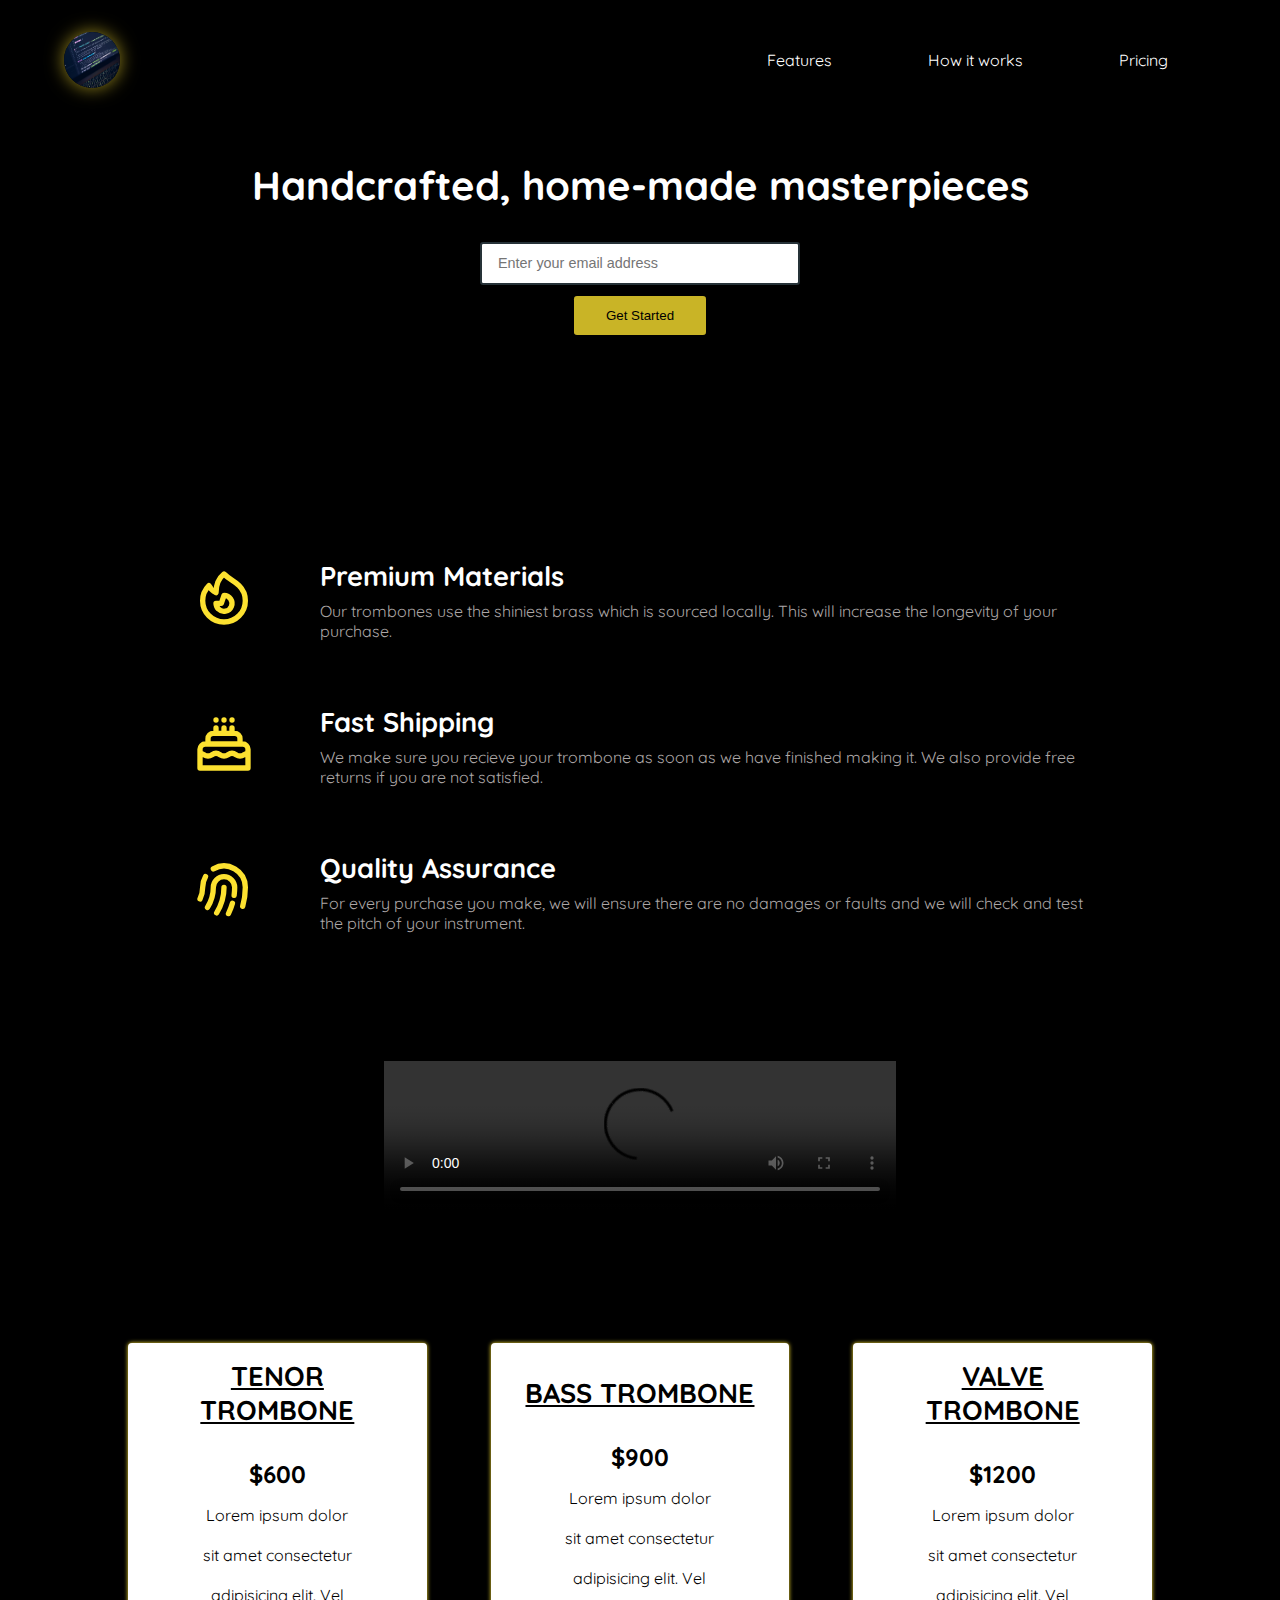
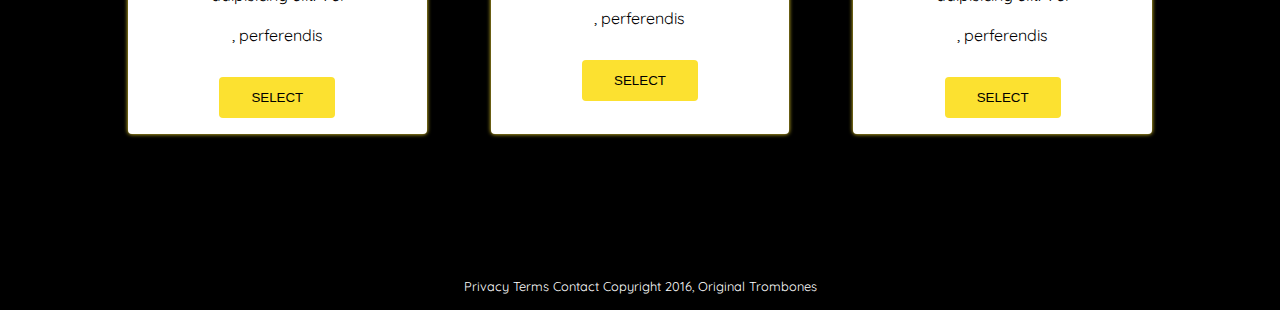
==== index.html @ 1c8af945 "first commit" ====
<!DOCTYPE html>
<html lang="en">
<head>
    <meta charset="UTF-8">
    <meta http-equiv="X-UA-Compatible" content="IE=edge">
    <meta name="viewport" content="width=device-width, initial-scale=1.0">
    <link rel="stylesheet" href="./css/styles.css" />
    <title>Landing page</title>
</head>
<body>
    <div class="container">
        <!-- header element starts -->
        <header id="header">
            <!-- logo -->
            <div class="rotating" id="header-img">
                <a class="rotating" href="#">
                    <img class="rotating" src="./images/code-logo.jpg" alt="logo">
                </a>
            </div>

            <!-- nav element -->
            <nav id="nav-bar">
                <ul class="nav-links">
                    <li>
                        <a href="#features" class="nav-link"> Features</a>
                    </li>
                    <li>
                        <a href="#works" class="nav-link"> How it works</a>
                    </li>
                    <li>
                        <a href="#pricing" class="nav-link">Pricing</a>
                    </li>
                </ul>
            </nav>
        </header>
        <!-- header element ends -->

        <!-- form -->
        <div id="form">
            <h3>Handcrafted, home-made masterpieces</h3>
            <form action="/static.html">
                <div class="form-element">
                    <input type="email" placeholder="Enter your email address" required />
                </div>
                <div class="form-element btn">
                    <button id="submit" type="submit">Get Started</button>
                </div>
            </form>
        </div>

        <!-- features -->
        <div id="features">
            <div class="fcont">
                <div class="feature">
                <div class="icon">
                    <svg xmlns="http://www.w3.org/2000/svg" class="h-6 w-6" fill="none" viewBox="0 0 24 24" stroke="currentColor">
                    <path stroke-linecap="round" stroke-linejoin="round" stroke-width="2" d="M17.657 18.657A8 8 0 016.343 7.343S7 9 9 10c0-2 .5-5 2.986-7C14 5 16.09 5.777 17.656 7.343A7.975 7.975 0 0120 13a7.975 7.975 0 01-2.343 5.657z" />
                    <path stroke-linecap="round" stroke-linejoin="round" stroke-width="2" d="M9.879 16.121A3 3 0 1012.015 11L11 14H9c0 .768.293 1.536.879 2.121z" />
                    </svg>
                </div>
                <div class="text">
                    <h3>Premium Materials</h3>
                    <p>Our trombones use the shiniest brass which is sourced locally. This will increase the longevity of your purchase.</p>
                </div>
            </div>
            <div class="feature">
                <div class="icon">
                    <svg xmlns="http://www.w3.org/2000/svg" class="h-6 w-6" fill="none" viewBox="0 0 24 24" stroke="currentColor">
                        <path stroke-linecap="round" stroke-linejoin="round" stroke-width="2" d="M21 15.546c-.523 0-1.046.151-1.5.454a2.704 2.704 0 01-3 0 2.704 2.704 0 00-3 0 2.704 2.704 0 01-3 0 2.704 2.704 0 00-3 0 2.704 2.704 0 01-3 0 2.701 2.701 0 00-1.5-.454M9 6v2m3-2v2m3-2v2M9 3h.01M12 3h.01M15 3h.01M21 21v-7a2 2 0 00-2-2H5a2 2 0 00-2 2v7h18zm-3-9v-2a2 2 0 00-2-2H8a2 2 0 00-2 2v2h12z" />
                    </svg>
                </div>
                <div class="text">
                    <h3>Fast Shipping</h3>
                    <p>We make sure you recieve your trombone as soon as we have finished making it. We also provide free returns if you are not satisfied.</p>
                </div>
            </div>
            <div class="feature">
                <div class="icon">
                    <svg xmlns="http://www.w3.org/2000/svg" class="h-6 w-6" fill="none" viewBox="0 0 24 24" stroke="currentColor">
                        <path stroke-linecap="round" stroke-linejoin="round" stroke-width="2" d="M12 11c0 3.517-1.009 6.799-2.753 9.571m-3.44-2.04l.054-.09A13.916 13.916 0 008 11a4 4 0 118 0c0 1.017-.07 2.019-.203 3m-2.118 6.844A21.88 21.88 0 0015.171 17m3.839 1.132c.645-2.266.99-4.659.99-7.132A8 8 0 008 4.07M3 15.364c.64-1.319 1-2.8 1-4.364 0-1.457.39-2.823 1.07-4" />
                    </svg>
                </div>
                <div class="text">
                    <h3>Quality Assurance</h3>
                    <p>For every purchase you make, we will ensure there are no damages or faults and we will check and test the pitch of your instrument.</p>
                </div>
            </div>
            </div>
        </div>

        <!-- embedded video -->
        <div id="works" class="embedded-video">
            <div class="video">
                <video controls autoplay>
                    <source src="https://youtu.be/y8Yv4pnO7qc" type="video/webm" />
                    <source src="https://youtu.be/y8Yv4pnO7qc" type="video/mp4" />
                </video>
            </div>
        </div>

        <!-- cards pricing -->
        <div id="pricing" >
            <div class="cards">
                <div class="card">
                <h2>TENOR TROMBONE</h2>
                <h4>$600</h4>
                <p>Lorem ipsum dolor<br /><br /> sit amet consectetur<br /><br /> adipisicing elit. Vel<br /><br />, perferendis</p>
                <button>SELECT</button>
            </div>
            <div class="card">
                <h2>BASS TROMBONE</h2>
                <h4>$900</h4>
                 <p>Lorem ipsum dolor<br /><br /> sit amet consectetur<br /><br /> adipisicing elit. Vel<br /><br />, perferendis</p>
                <button>SELECT</button>
            </div>
            <div class="card">
                <h2>VALVE TROMBONE</h2>
                <h4>$1200</h4>
                 <p>Lorem ipsum dolor<br /><br /> sit amet consectetur<br /><br /> adipisicing elit. Vel<br /><br />, perferendis</p>
                <button>SELECT</button>
            </div>
            </div>
        </div>

        <footer>
            <div class="footer">
                <p>Privacy Terms Contact Copyright 2016, Original Trombones</p>
            </div>
        </footer>
    </div>    
</body>
</html>
---- css/styles.css ----
@import url('https://fonts.googleapis.com/css2?family=Quicksand:wght@300;400;500;600;700&display=swap');

*{
    margin: 0;
    padding: 0;
    box-sizing: border-box;
}
html{
    scroll-behavior: smooth;
}
body{
    background-color: black;
    font-family: 'Quicksand',
    sans-serif;
}
img{
    height: 100%;
    width: 100%;
    transition: all .3s ease;
}

#header{
    position: fixed;
    top: 0;
    right: 0;
    left: 0;
    display: flex;
    align-items: center;
    justify-content: space-between;
    padding: 2rem 4rem 0rem;
    z-index: 1000;
    background-color: black;
}

#header #header-img{
    transition: all .3s ease-in-out;
    height: 3.5rem;
    width: 3.5rem;
    border-radius: 50%;
    overflow: hidden;
    box-shadow: 0px 0px 18px #fce1309d;
    cursor: pointer;
}



/* rotate image in logo */
@-webkit-keyframes rotating

/* Safari and Chrome */
    {
    from {
        -webkit-transform: rotate(0deg);
        -o-transform: rotate(0deg);
        transform: rotate(0deg);
    }

    to {
        -webkit-transform: rotate(360deg);
        -o-transform: rotate(360deg);
        transform: rotate(360deg);
    }
}

@keyframes rotating {
    from {
        -ms-transform: rotate(0deg);
        -moz-transform: rotate(0deg);
        -webkit-transform: rotate(0deg);
        -o-transform: rotate(0deg);
        transform: rotate(0deg);
    }

    to {
        -ms-transform: rotate(360deg);
        -moz-transform: rotate(360deg);
        -webkit-transform: rotate(360deg);
        -o-transform: rotate(360deg);
        transform: rotate(360deg);
    }
}

.rotating {
    -webkit-animation: rotating 15s linear infinite;
    -moz-animation: rotating 15s linear infinite;
    -ms-animation: rotating 15s linear infinite;
    -o-animation: rotating 15s linear infinite;
    animation: rotating 15s linear infinite;
}
/* rotate image in logo */
#header #header-img:hover{
    box-shadow: 0px 0px 18px #fce130;
}
#header #header-img:hover img{
    transform: scale(1.1);
}

#header #nav-bar .nav-links{
    list-style-type: none;
    display: flex;
    color: white;
}
#header #nav-bar .nav-links li{
    padding: 0 3rem;
}
#header #nav-bar .nav-links .nav-link{
    text-decoration: none;
    color: white;
   
    position: relative;
}
 a.nav-link::before {
     position: absolute;
     content: "";
     height: 0.2rem;
     width: 0;
     left: 30%;
     right: 30%;
   
     bottom: -.2rem;
     background: #fce130;
     transition: all 0.3s ease-in-out;
 }

 a.nav-link:hover::before {
     left: 0;
     right: 0;
     width: 100%;
 }


 #form{
     display: flex;
     flex-direction: column;
     align-items: center;
     justify-content: center;
     margin-top: 10rem;
     
 }

  #form h3{
      font-size: 2.5rem;
      color: white;
      font-weight: bold;
  }

 #form form{
     margin-top: 2rem;
     width: 25%;
 }

 #form .form-element input{
     padding: .75rem 1rem;
     outline: none;
     width: 100%;
     border: 2px solid #263238;
     border-radius: .2rem;
     box-shadow: 0 0 4px rgba(0, 0, 0, .1);
     transition: all .2s ease-in;
 }
  #form .form-element input:hover,
   #form .form-element input:active{
       border: 2px solid #fce130;
   }
   .form-element.btn{
       display: flex;
       align-items: center;
       justify-content: center;
   }
   .form-element.btn button{
       padding: .75rem 2rem;
       cursor: pointer;
       margin-top: .7rem;
       background-color: #fce130;
       outline:none;
        border-radius: .2rem;
       border: none;
       position: relative;
       overflow: hidden;
       z-index: 12;
       box-shadow: 0px 2px 2px rgba(0, 0, 0, 0.5);
       transition: all 0.5s ease-in-out;
       
   }
    .form-element.btn button::before {
       position: absolute;
       content: "";
       left: 0;
       height: 180%;
       width: 100%;
       top: 0;
       background: rgba(0, 0, 0, 0.2);
       border-radius: 0% 0% 50% 50%;
       transition: all 0.5s ease-in-out;
       z-index: -11;
   }

    .form-element.btn button:hover {
       color: #eee;
       background: green;
   }

    .form-element.btn button:hover::before {
       height: 0%;
   }
 ::placeholder {
     
     font-size: .9rem;
 }
 #features,
 .embedded-video,
 #pricing{
     display: flex;
     align-items: center;
     justify-content: center;
 }
 #features .fcont{
     
      width: 70%;
      margin-top: 14rem;
 }
 

 .feature{
     display: flex;
     align-items: center;
     justify-content: center;
     margin-bottom: 4rem;
    
 }
 .icon{
     margin-right: 4rem;
 }
svg{
     height: 4rem;
     width: 4rem;
     
 }

 svg path{
     stroke: #fce130;
 }

 .feature h3{
     font-size: 1.7rem;
     color: white;
 }
  .feature p{
    margin-top: .5rem;
      color: rgb(172, 166, 166);
  }

  .video{
      width: 40%;
      margin-top: 4rem;
  }

  .video video{
      width: 100%;
      height: 100%;
  }
.cards{
    margin-top: 8rem;
    display: grid;
    grid-template-columns: repeat(3, 1fr);
    grid-gap: 4rem;
    width: 80%;
}
.card {
    background-color: white;
    border-radius: .25rem;
    box-shadow: 0 0 4px #fce130;
    cursor: pointer;
    padding: 1rem 2rem;
    display: flex;
    flex-direction: column;
    align-items: center;
    transition: all .3s ease;
    justify-content: center;

}
.card:hover{
    transform: translateY(.5rem);
    box-shadow: 0 0  20px #fce130;
}
.card h2{
    /* background: #fce130; */
    text-align: center;
    text-decoration: underline;
    font-size: 1.7rem;
    
}

.card h4{
    margin-top: 2rem;
    font-size: 1.5rem;
    font-weight: bold;
    text-align: center;
}

.card p{
    margin-top: 1rem;
    text-align: center;
}
.card button{
    padding: .8rem 2rem;
    border: none;
    outline: none;
    margin-top: 2rem;
    background-color: #fce130;
    border-radius: .25rem;
}

footer{
    margin-top: 8rem;
    padding: 1rem;
    display: flex;
    align-items: center;
    justify-content: center;
    color: white;
    font-size: .8rem;
}


@media screen and (min-width: 1600px){
     #features .fcont {
         width: 55%;
     }
}
@media screen and (min-width: 1440px){
    #form form{
        width: 30%;
    }
    #form h3{
        font-size: 3.5rem;
    }
    #form .form-element input{
        padding: 1.1rem 1.5rem;
    }
    .form-element.btn button{
        padding: 1.1rem 1.8rem;
        margin-top: 1.2rem;
    }
     #features .fcont{
         width: 60%;
     }
      .feature h3 {
          font-size: 2rem;
    }
     .feature p {
         font-size: 1.2rem;
     }
}

@media screen and (max-width: 768px){
    #nav-bar{
        display: none;
    }

    #header #header-img{
        height: 2rem;
        width: 2rem;
        position: absolute;
        top: 1.5rem;
        left: 1.5rem;
    }
}
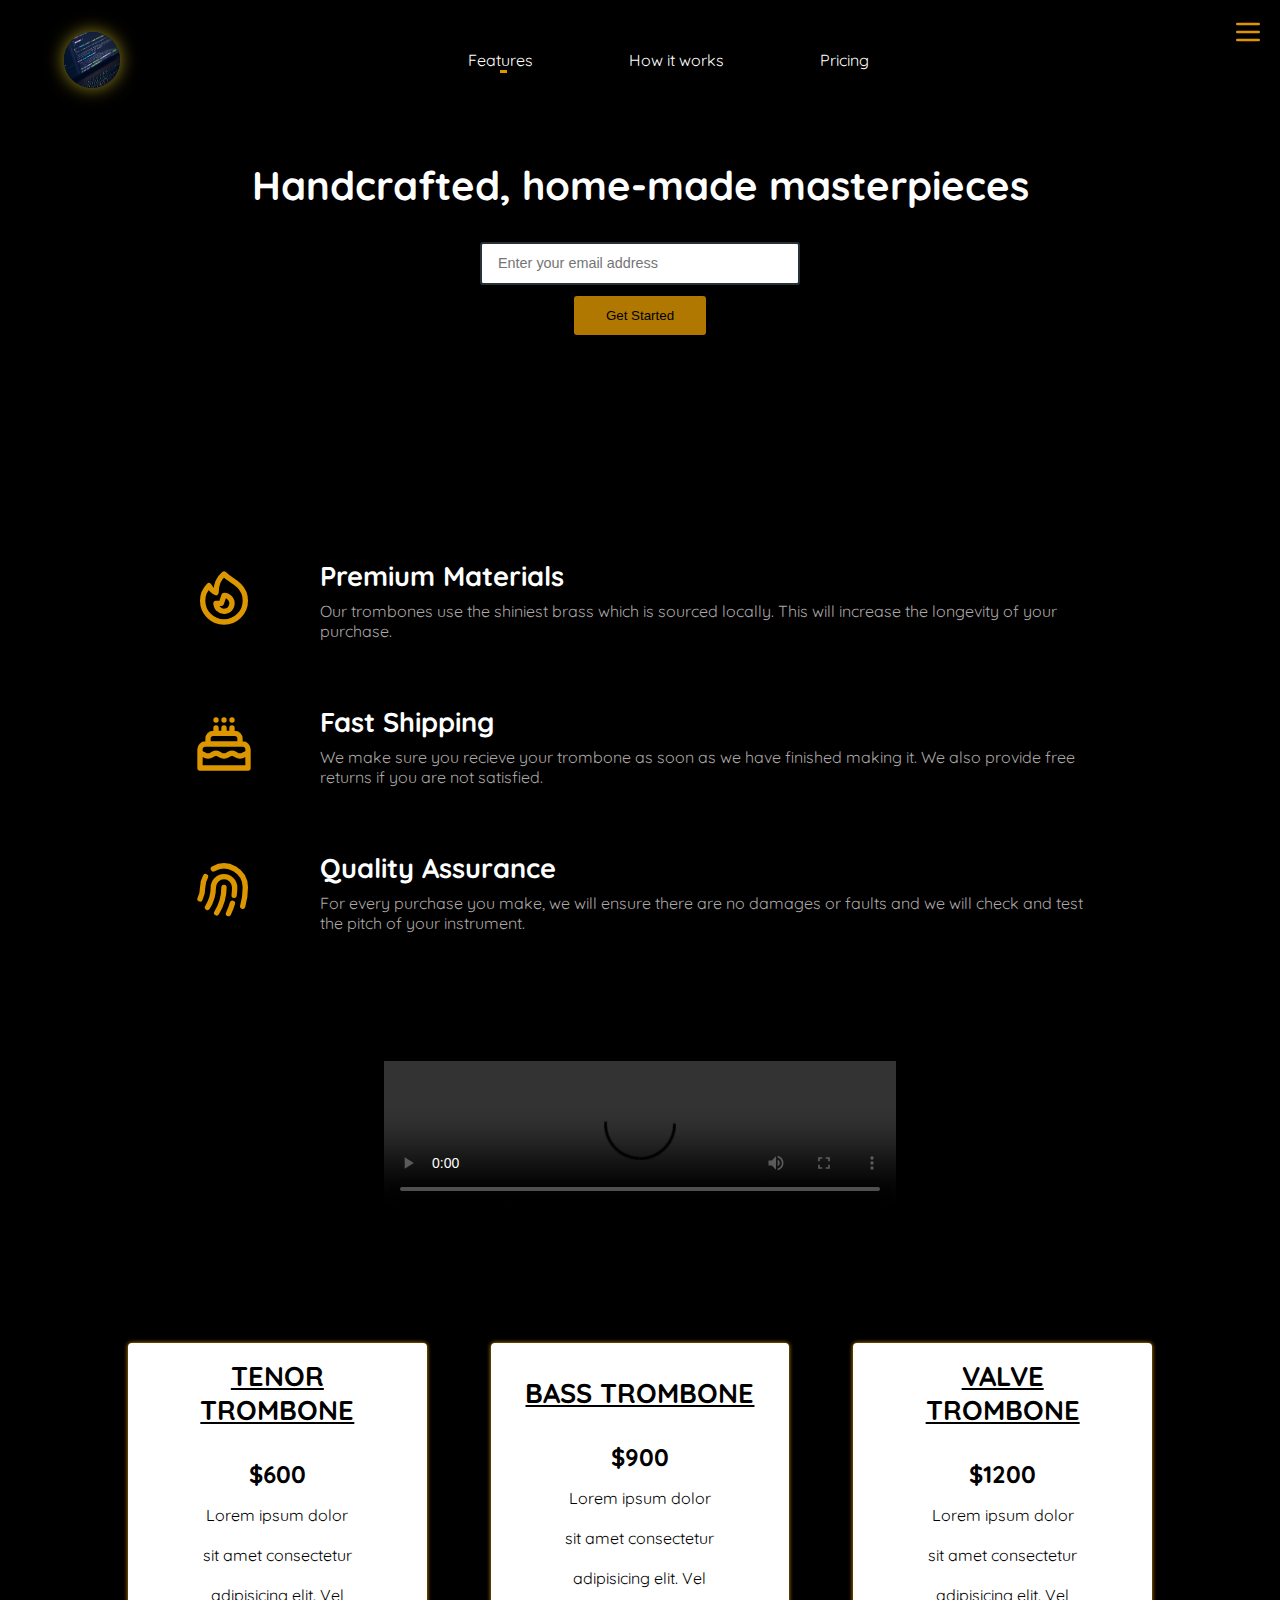
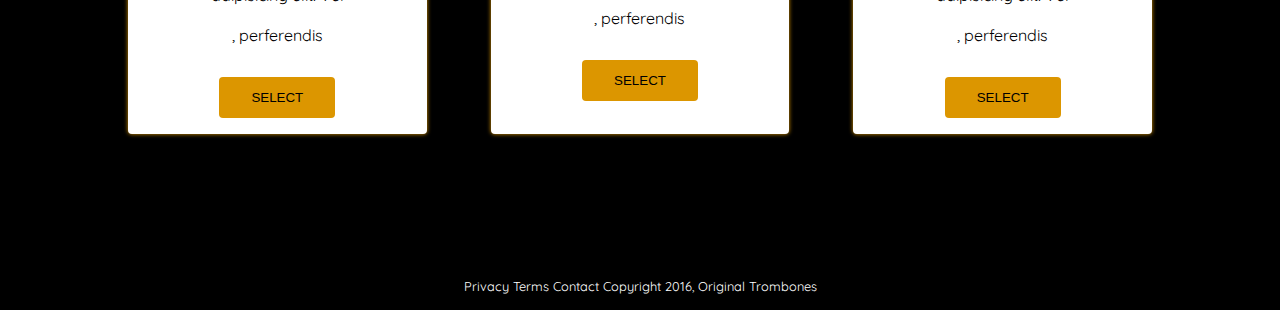
==== commit 7e7798f5: "worked upto a point, worked on responsivenss" ====
--- a/index.html
+++ b/index.html
@@ -5,6 +5,7 @@
     <meta http-equiv="X-UA-Compatible" content="IE=edge">
     <meta name="viewport" content="width=device-width, initial-scale=1.0">
     <link rel="stylesheet" href="./css/styles.css" />
+    <script src="./javascript/script.js" defer ></script>
     <title>Landing page</title>
 </head>
 <body>
@@ -22,7 +23,7 @@
             <nav id="nav-bar">
                 <ul class="nav-links">
                     <li>
-                        <a href="#features" class="nav-link"> Features</a>
+                        <a href="#features" class="nav-link active"> Features</a>
                     </li>
                     <li>
                         <a href="#works" class="nav-link"> How it works</a>
@@ -32,6 +33,15 @@
                     </li>
                 </ul>
             </nav>
+
+            <!-- hamburger button -->
+            <div  class="btnn">
+                <div class="burger">
+                    <svg xmlns="http://www.w3.org/2000/svg" class="h-6 w-6" fill="none" viewBox="0 0 24 24" stroke="currentColor">
+                        <path stroke-linecap="round" stroke-linejoin="round" stroke-width="2" d="M4 6h16M4 12h16M4 18h16" />
+                    </svg>
+                </div>
+            </div>
         </header>
         <!-- header element ends -->
 
@@ -92,8 +102,8 @@
         <div id="works" class="embedded-video">
             <div class="video">
                 <video controls autoplay>
-                    <source src="https://youtu.be/y8Yv4pnO7qc" type="video/webm" />
-                    <source src="https://youtu.be/y8Yv4pnO7qc" type="video/mp4" />
+                    <!-- <source src="https://youtu.be/y8Yv4pnO7qc" type="video/webm" /> -->
+                    <source src="./video/If you decide to leave someone..mp4" type="video/mp4" />
                 </video>
             </div>
         </div>
--- a/css/styles.css
+++ b/css/styles.css
@@ -89,7 +89,7 @@
 }
 /* rotate image in logo */
 #header #header-img:hover{
-    box-shadow: 0px 0px 18px #fce130;
+    box-shadow: 0px 0px 18px rgba(220, 150, 0, 1);
 }
 #header #header-img:hover img{
     transform: scale(1.1);
@@ -109,6 +109,14 @@
    
     position: relative;
 }
+ .nav-link.active::before {
+    width: 10%;
+    left: 50%;
+}
+a.active:hover::before {
+    width: 100%;
+}
+
  a.nav-link::before {
      position: absolute;
      content: "";
@@ -118,7 +126,7 @@
      right: 30%;
    
      bottom: -.2rem;
-     background: #fce130;
+     background: rgba(220, 150, 0, 1);
      transition: all 0.3s ease-in-out;
  }
 
@@ -142,6 +150,7 @@
       font-size: 2.5rem;
       color: white;
       font-weight: bold;
+      text-align: center;
   }
 
  #form form{
@@ -160,7 +169,7 @@
  }
   #form .form-element input:hover,
    #form .form-element input:active{
-       border: 2px solid #fce130;
+       border: 2px solid rgba(220, 150, 0, 1);
    }
    .form-element.btn{
        display: flex;
@@ -171,7 +180,7 @@
        padding: .75rem 2rem;
        cursor: pointer;
        margin-top: .7rem;
-       background-color: #fce130;
+       background-color: rgba(220, 150, 0, 1);
        outline:none;
         border-radius: .2rem;
        border: none;
@@ -238,7 +247,7 @@
  }
 
  svg path{
-     stroke: #fce130;
+     stroke: rgba(220, 150, 0, 1);
  }
 
  .feature h3{
@@ -269,7 +278,7 @@
 .card {
     background-color: white;
     border-radius: .25rem;
-    box-shadow: 0 0 4px #fce130;
+    box-shadow: 0 0 4px rgba(220, 150, 0, 1);
     cursor: pointer;
     padding: 1rem 2rem;
     display: flex;
@@ -281,10 +290,10 @@
 }
 .card:hover{
     transform: translateY(.5rem);
-    box-shadow: 0 0  20px #fce130;
+    box-shadow: 0 0  20px rgba(220, 150, 0, 1);
 }
 .card h2{
-    /* background: #fce130; */
+    /* background: rgba(220, 150, 0, 1); */
     text-align: center;
     text-decoration: underline;
     font-size: 1.7rem;
@@ -307,7 +316,7 @@
     border: none;
     outline: none;
     margin-top: 2rem;
-    background-color: #fce130;
+    background-color: rgba(220, 150, 0, 1);
     border-radius: .25rem;
 }
 
@@ -319,12 +328,30 @@
     justify-content: center;
     color: white;
     font-size: .8rem;
-}
-
+    text-align: center;
+}
+
+
+
+/* burger */
+.burger{
+    position: fixed;
+    right: 1rem;
+    top: 1rem;
+}
+.burger svg{
+    height: 2rem;
+    width: 2rem;
+}
 
 @media screen and (min-width: 1600px){
      #features .fcont {
          width: 55%;
+     }
+
+     #header #header-img {
+         height: 5.5rem;
+         width: 5.5rem;
      }
 }
 @media screen and (min-width: 1440px){
@@ -351,17 +378,56 @@
          font-size: 1.2rem;
      }
 }
-
 @media screen and (max-width: 768px){
     #nav-bar{
-        display: none;
+        /* display: none; */
+        position: absolute;
+        left: 0;
+        top: 4rem;
+        width: 100%;
+        background: rgba(220, 150, 0, 1);
+        padding: 1rem 0rem;
+        transition: all .3s ease;
+        
+    }
+    #nav-bar.move{
+        transform: translateX(-100%);
+    }
+
+    #nav-bar .nav-links{
+        flex-direction: column;
+    }
+    #nav-bar .nav-links li{
+        margin-bottom: 1rem;
     }
 
     #header #header-img{
-        height: 2rem;
-        width: 2rem;
+        height: 2.5rem;
+        width: 2.5rem;
         position: absolute;
         top: 1.5rem;
         left: 1.5rem;
     }
+
+    #form form{
+        width: 85%;
+    }
+    .cards{
+        grid-template-columns: 1fr;
+    }
+    #features .fcont{
+        width: 100%;
+        padding: 0 2rem;
+    }
+    .icon{
+        margin-right: 1rem;
+    }
+    .icon svg{
+        width: 2.5rem;
+        height: 2.5rem;
+    }
+
+    .video{
+        width: 80%;
+    }
 }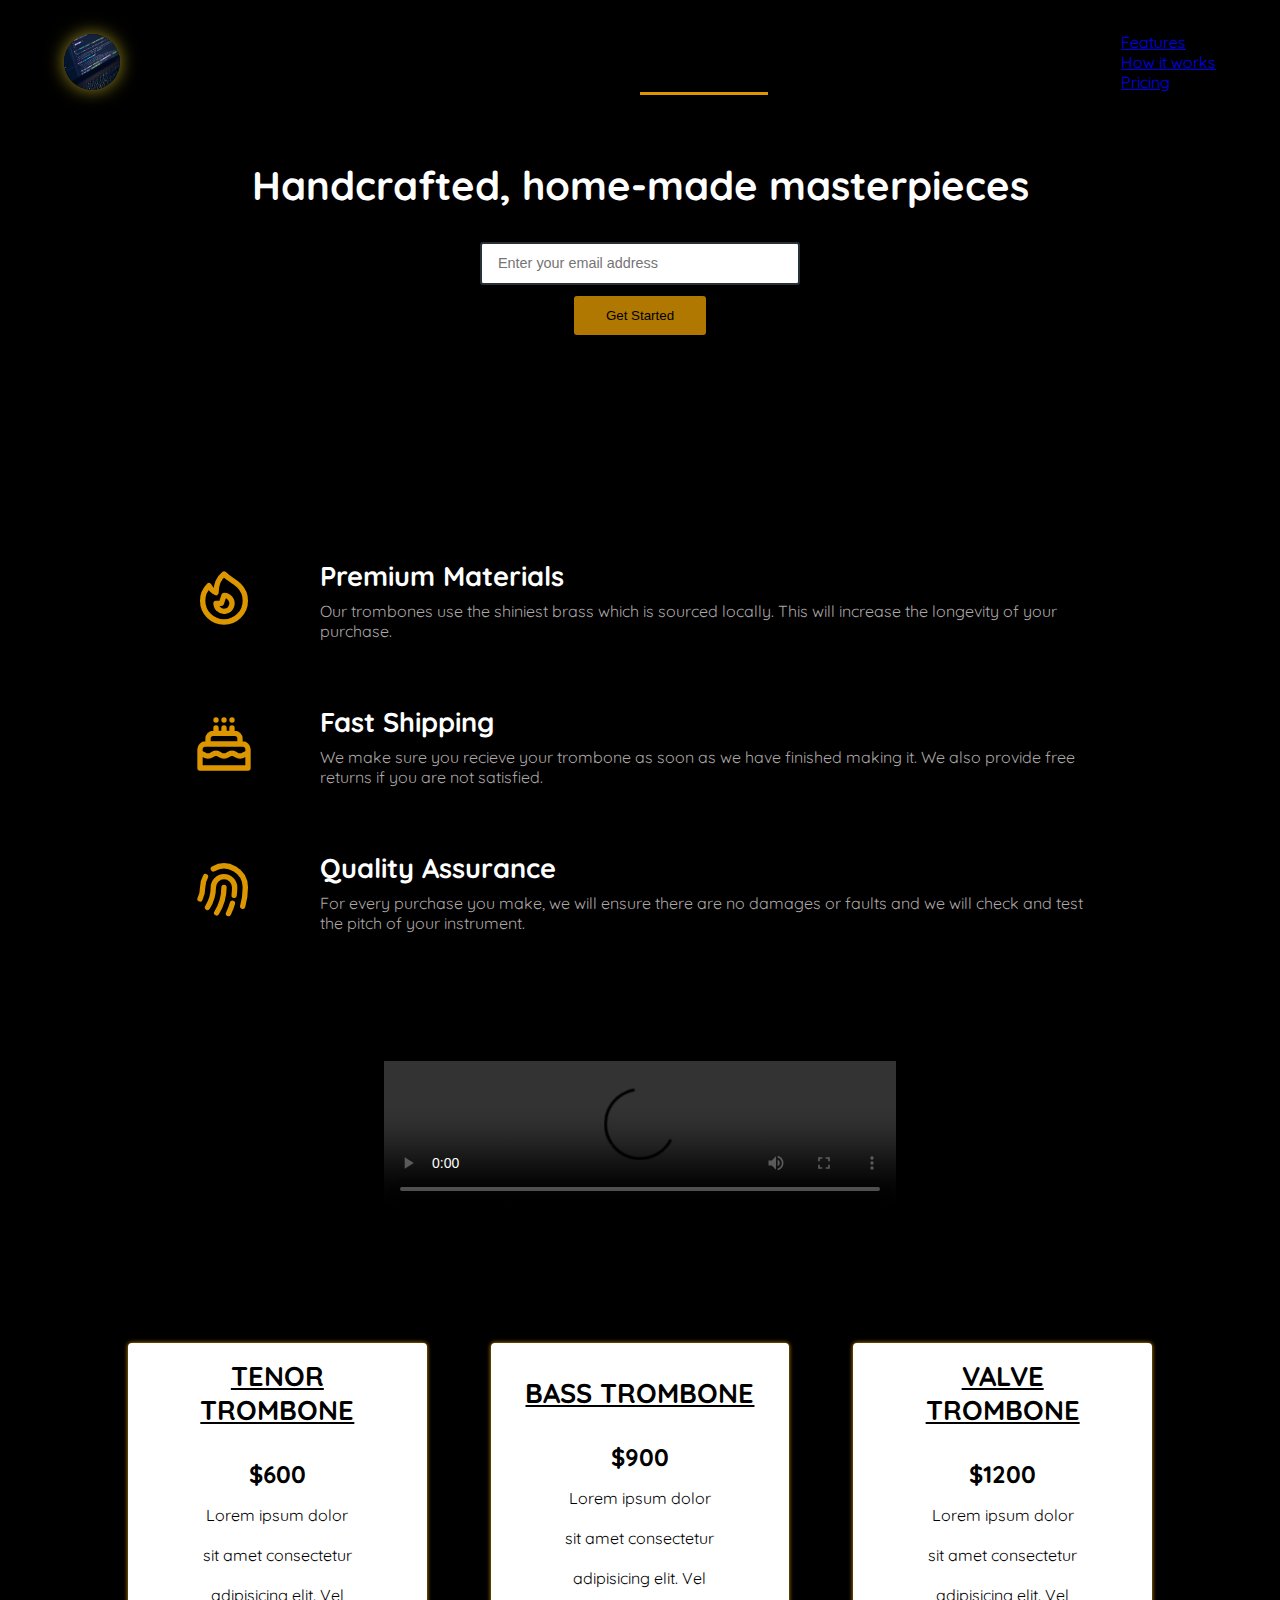
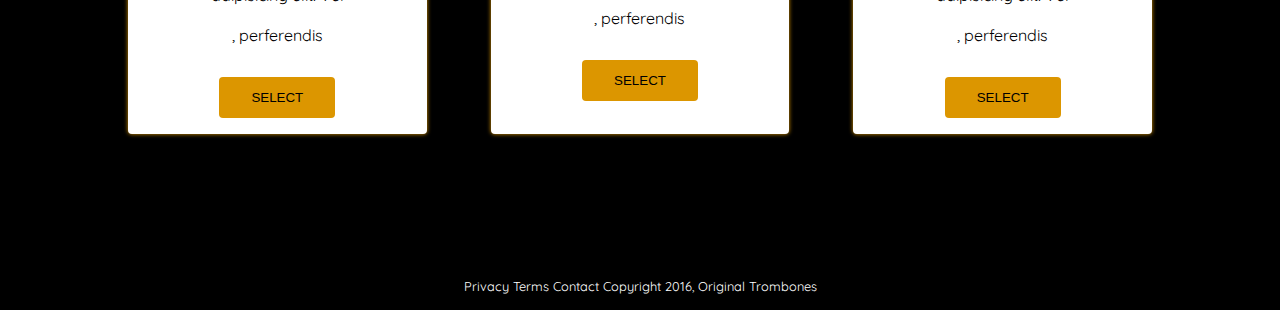
==== commit 273859c0: "css update" ====
--- a/index.html
+++ b/index.html
@@ -20,7 +20,7 @@
             </div>
 
             <!-- nav element -->
-            <nav id="nav-bar">
+            <nav id="nav-bar move">
                 <ul class="nav-links">
                     <li>
                         <a href="#features" class="nav-link active"> Features</a>
--- a/css/styles.css
+++ b/css/styles.css
@@ -334,6 +334,9 @@
 
 
 /* burger */
+.btnn{
+    display: none;
+}
 .burger{
     position: fixed;
     right: 1rem;
@@ -379,6 +382,9 @@
      }
 }
 @media screen and (max-width: 768px){
+    .btnn {
+        display: block;
+    }
     #nav-bar{
         /* display: none; */
         position: absolute;
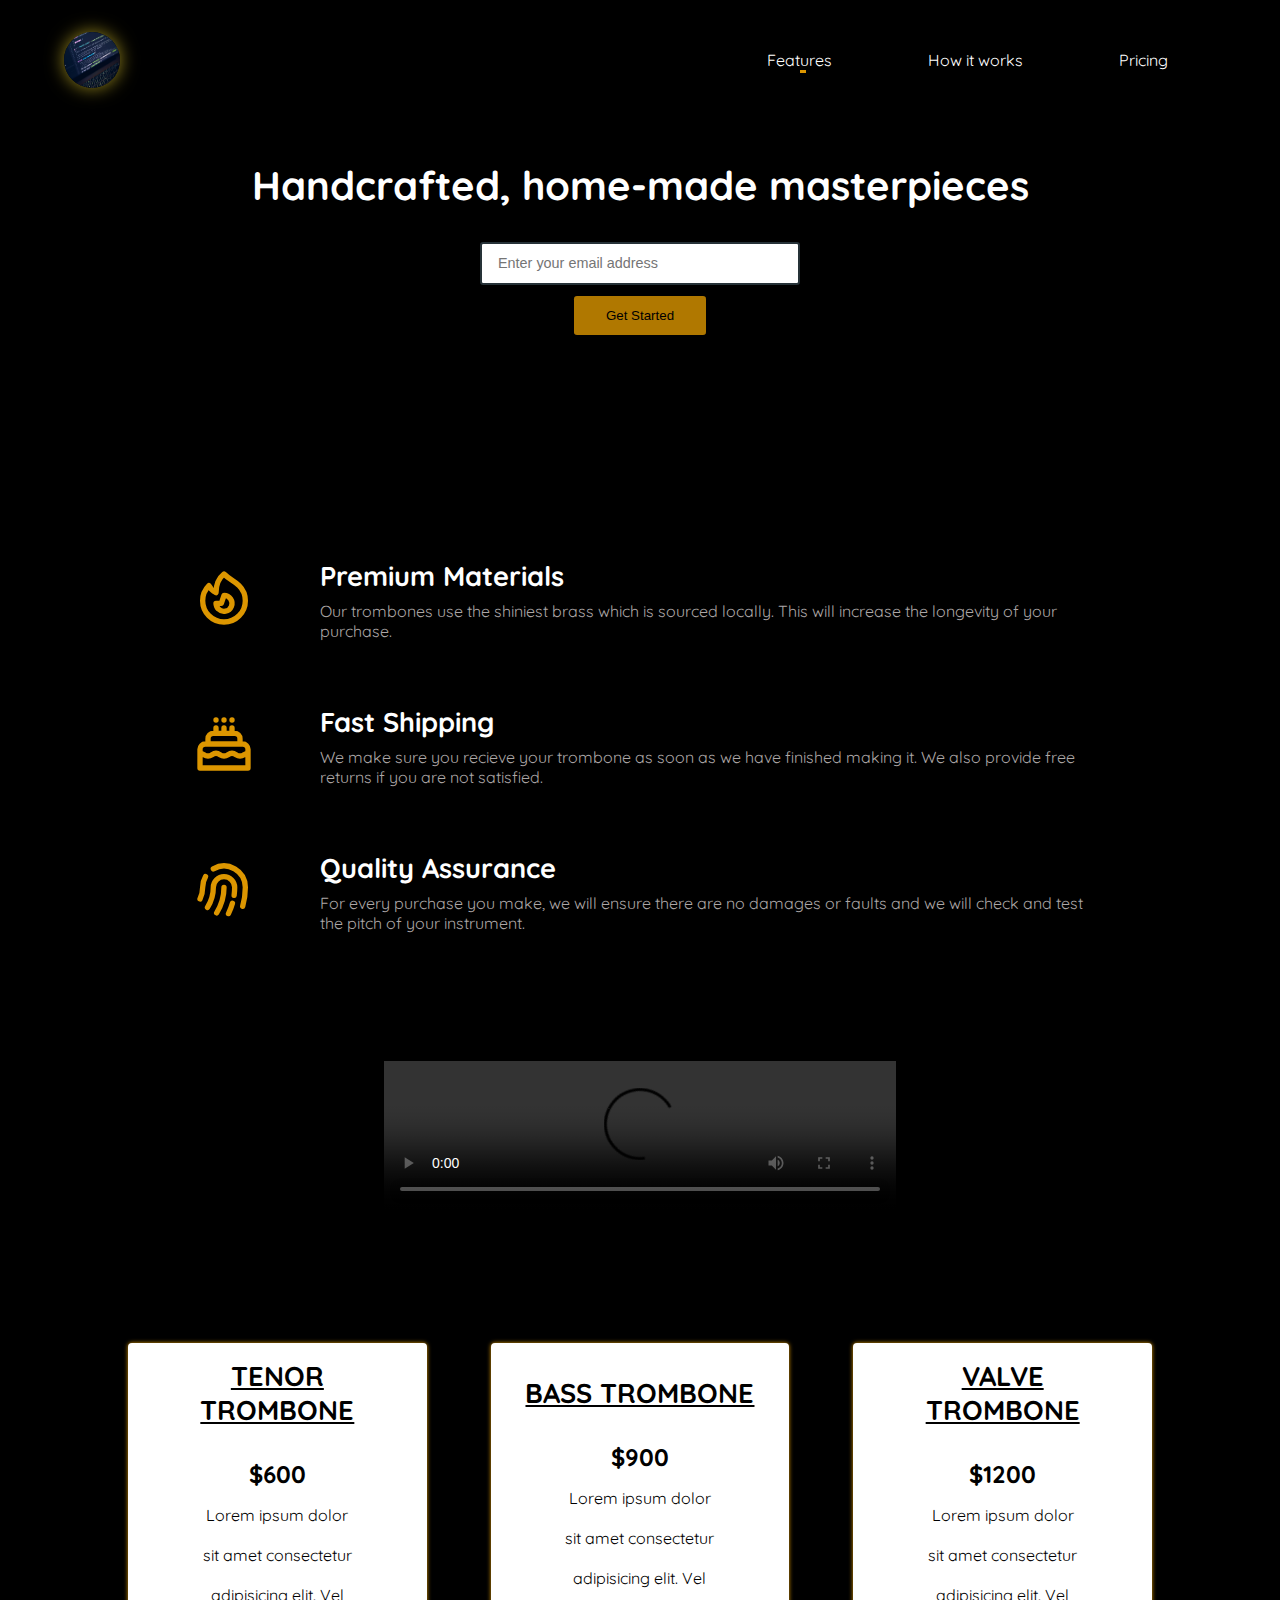
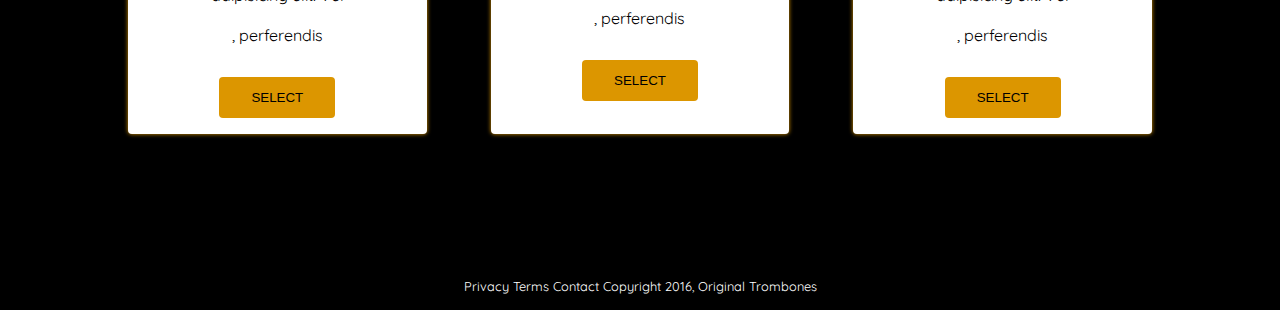
==== commit 2f07b023: "css update" ====
--- a/index.html
+++ b/index.html
@@ -20,7 +20,7 @@
             </div>
 
             <!-- nav element -->
-            <nav id="nav-bar move">
+            <nav id="nav-bar" class="move">
                 <ul class="nav-links">
                     <li>
                         <a href="#features" class="nav-link active"> Features</a>
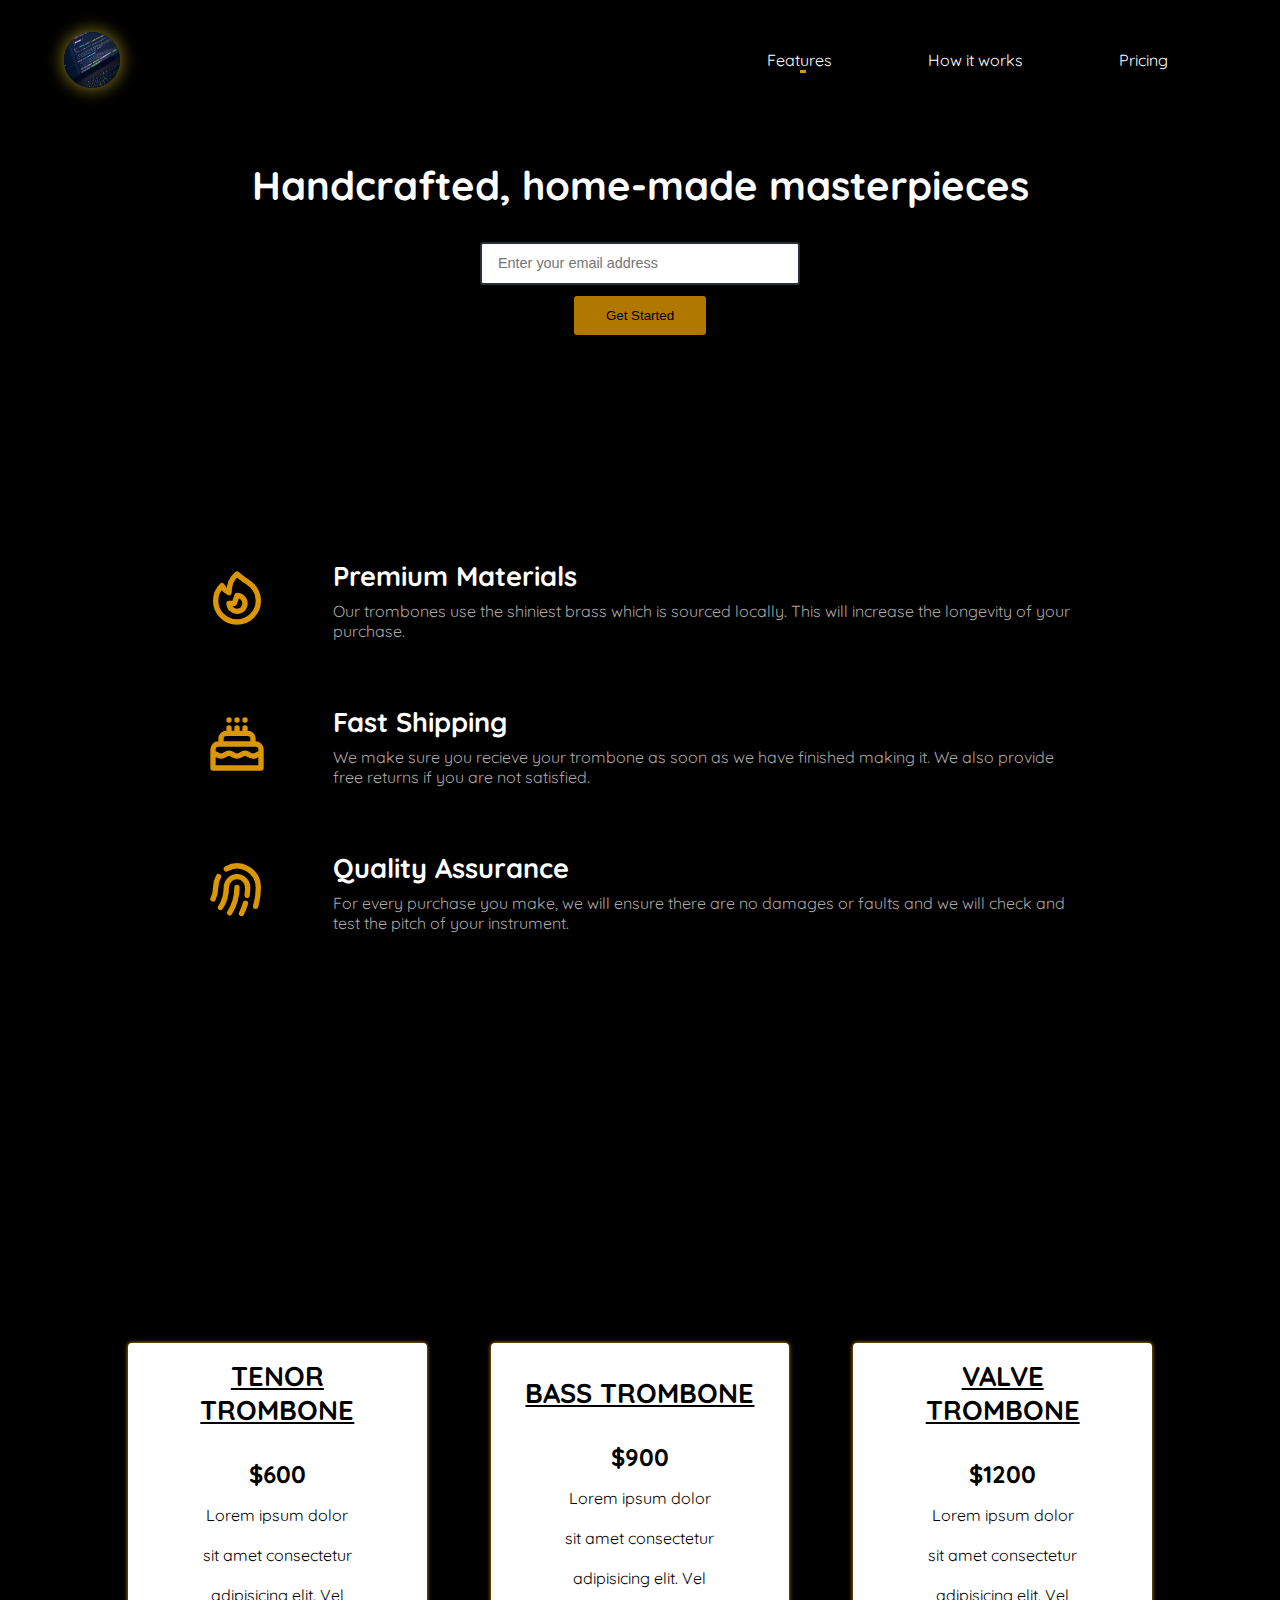
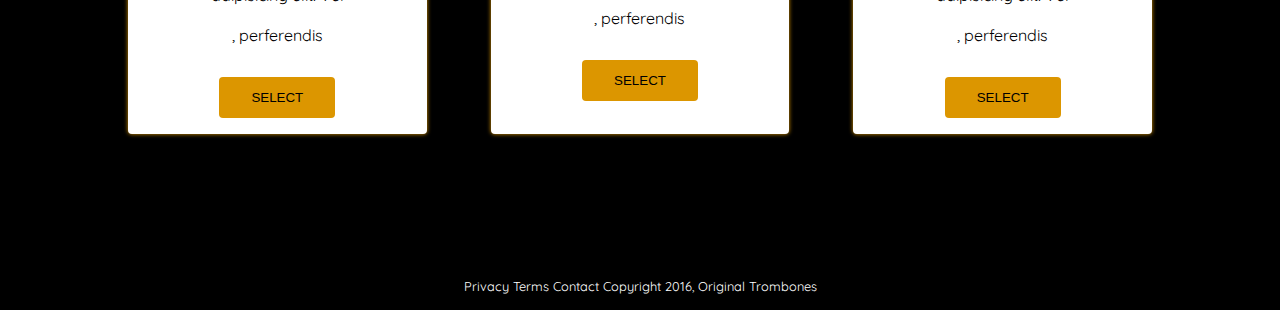
==== commit ab43f511: "made a few changes on the css file, changed embeddded video to an iframe" ====
--- a/index.html
+++ b/index.html
@@ -101,10 +101,9 @@
         <!-- embedded video -->
         <div id="works" class="embedded-video">
             <div class="video">
-                <video controls autoplay>
-                    <!-- <source src="https://youtu.be/y8Yv4pnO7qc" type="video/webm" /> -->
-                    <source src="./video/If you decide to leave someone..mp4" type="video/mp4" />
-                </video>
+                <iframe  src="https://www.youtube.com/embed/u7US56N9HZI" width="560" height="315"  title="YouTube video player" frameborder="0" allow="accelerometer; autoplay; clipboard-write; encrypted-media; gyroscope; picture-in-picture" allowfullscreen>
+
+                </iframe>
             </div>
         </div>
 
@@ -132,6 +131,7 @@
             </div>
         </div>
 
+        <!-- footer starts -->
         <footer>
             <div class="footer">
                 <p>Privacy Terms Contact Copyright 2016, Original Trombones</p>
--- a/css/styles.css
+++ b/css/styles.css
@@ -41,8 +41,6 @@
     box-shadow: 0px 0px 18px #fce1309d;
     cursor: pointer;
 }
-
-
 
 /* rotate image in logo */
 @-webkit-keyframes rotating
@@ -225,7 +223,7 @@
  }
  #features .fcont{
      
-      width: 70%;
+      width: 68%;
       margin-top: 14rem;
  }
  
@@ -264,7 +262,7 @@
       margin-top: 4rem;
   }
 
-  .video video{
+  .video iframe{
       width: 100%;
       height: 100%;
   }
@@ -347,6 +345,13 @@
     width: 2rem;
 }
 
+
+/* media queries responsiveness */
+@media screen and (min-width: 1900px){
+    svg{
+        width: 6.5rem;
+    }
+}
 @media screen and (min-width: 1600px){
      #features .fcont {
          width: 55%;
@@ -382,6 +387,9 @@
      }
 }
 @media screen and (max-width: 768px){
+     a.nav-link::before{
+         background: white;
+     }
     .btnn {
         display: block;
     }
@@ -420,6 +428,7 @@
     }
     .cards{
         grid-template-columns: 1fr;
+        margin-top: 4rem;
     }
     #features .fcont{
         width: 100%;
